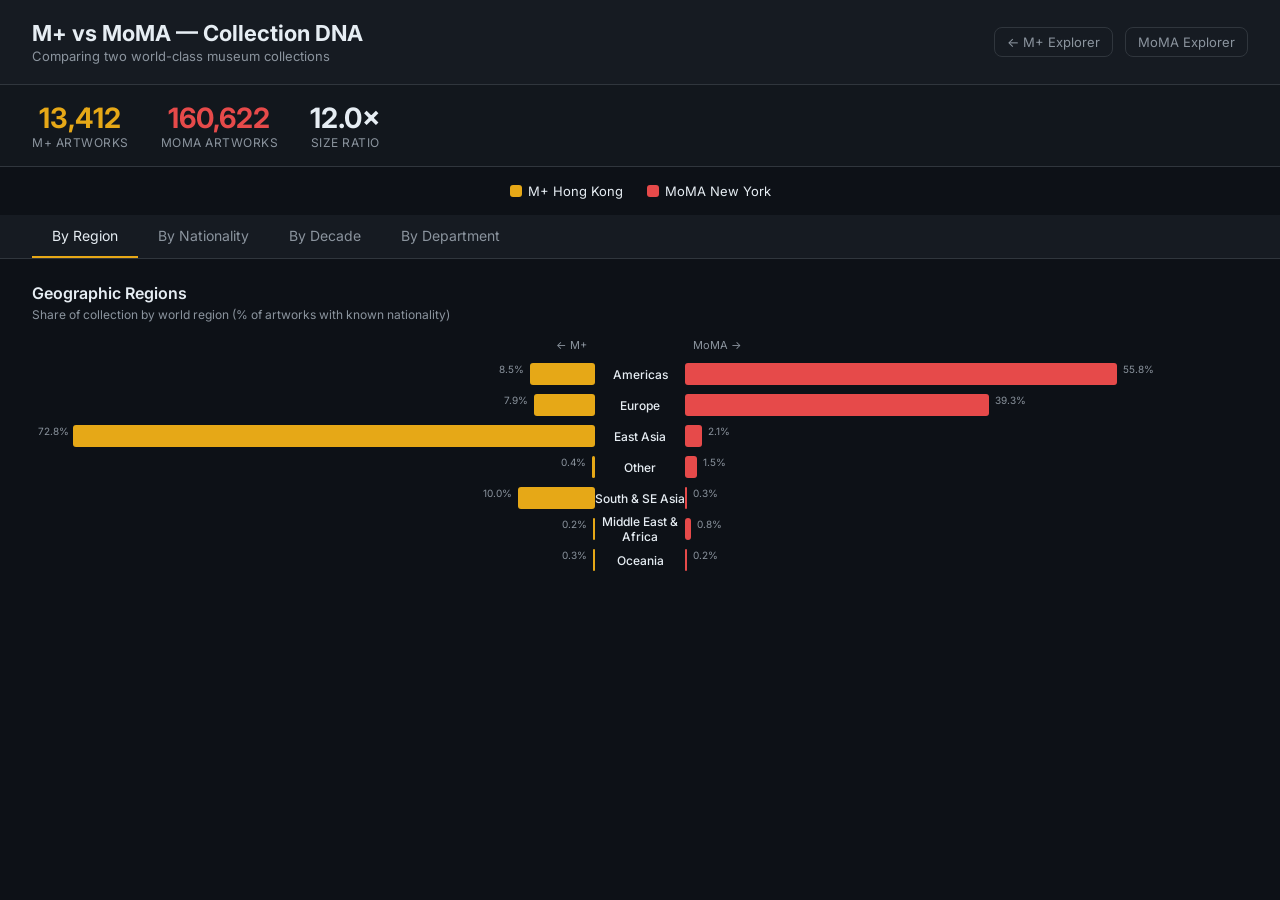
==== compare.html @ 0e1decb0 "feat: M+ vs MoMA comparison page (butterfly charts + heatmaps) - compare.html: region, nationality, " ====
<!DOCTYPE html>
<html lang="en">
<head>
  <meta charset="UTF-8">
  <meta name="viewport" content="width=device-width, initial-scale=1.0">
  <title>M+ vs MoMA — Collection Comparison</title>
  <link rel="preconnect" href="https://fonts.googleapis.com">
  <link href="https://fonts.googleapis.com/css2?family=Inter:wght@400;500;600;700&display=swap" rel="stylesheet">
  <style>
    :root {
      --bg: #0d1117; --surface: #161b22; --border: #30363d;
      --text: #e6edf3; --muted: #8b949e;
      --mplus: #e6a817; --moma: #e64a4a;
    }
    * { margin:0; padding:0; box-sizing:border-box; }
    body { font-family:'Inter',sans-serif; background:var(--bg); color:var(--text); min-height:100vh; }

    header {
      padding: 20px 32px; display:flex; align-items:center; justify-content:space-between;
      border-bottom: 1px solid var(--border); background: var(--surface);
    }
    header h1 { font-size: 22px; font-weight: 700; }
    header .subtitle { color: var(--muted); font-size: 13px; margin-top: 2px; }
    .nav-links { display:flex; gap:12px; }
    .nav-links a {
      color: var(--muted); text-decoration:none; font-size:13px; padding:6px 12px;
      border:1px solid var(--border); border-radius:8px; transition: all 0.2s;
    }
    .nav-links a:hover { color: var(--text); border-color: var(--muted); }

    .stats-bar {
      display:flex; gap:32px; padding:16px 32px; border-bottom:1px solid var(--border);
      background: rgba(22,27,34,0.6);
    }
    .stat { text-align:center; }
    .stat-value { font-size:28px; font-weight:700; }
    .stat-label { font-size:12px; color:var(--muted); text-transform:uppercase; letter-spacing:0.5px; }
    .stat-mplus .stat-value { color: var(--mplus); }
    .stat-moma .stat-value { color: var(--moma); }

    .tabs {
      display:flex; gap:0; padding:0 32px; border-bottom:1px solid var(--border); background:var(--surface);
    }
    .tab {
      padding:12px 20px; cursor:pointer; font-size:14px; color:var(--muted);
      border-bottom:2px solid transparent; transition: all 0.2s;
    }
    .tab:hover { color:var(--text); }
    .tab.active { color:var(--text); border-bottom-color:var(--mplus); }

    .chart-container { padding:24px 32px; }
    .chart-title { font-size:16px; font-weight:600; margin-bottom:4px; }
    .chart-subtitle { font-size:12px; color:var(--muted); margin-bottom:16px; }
    #sankeyChart, #butterflyChart, #heatmapChart { width:100%; }

    .legend-row { display:flex; gap:24px; justify-content:center; margin:16px 0; }
    .legend-item { display:flex; align-items:center; gap:6px; font-size:13px; }
    .legend-dot { width:12px; height:12px; border-radius:3px; }

    /* Butterfly chart bars */
    .butterfly-row { display:flex; align-items:center; margin:3px 0; height:28px; }
    .butterfly-label { width:90px; text-align:center; font-size:12px; font-weight:500; flex-shrink:0; }
    .butterfly-left { flex:1; display:flex; justify-content:flex-end; }
    .butterfly-right { flex:1; display:flex; justify-content:flex-start; }
    .butterfly-bar { height:22px; border-radius:3px; min-width:2px; transition: width 0.5s; position:relative; }
    .butterfly-bar:hover { opacity:0.8; }
    .butterfly-bar .bar-tooltip {
      display:none; position:absolute; top:-28px; padding:3px 8px; background:#000;
      border-radius:4px; font-size:11px; white-space:nowrap; z-index:10;
    }
    .butterfly-bar:hover .bar-tooltip { display:block; }
    .butterfly-left .bar-tooltip { right:0; }
    .butterfly-right .bar-tooltip { left:0; }
    .butterfly-pct { font-size:10px; color:var(--muted); padding:0 6px; min-width:40px; }
    .butterfly-left .butterfly-pct { text-align:right; }

    /* Heatmap */
    .heatmap-grid { display:grid; grid-template-columns:180px 1fr 1fr; gap:1px; background:var(--border); }
    .heatmap-cell { padding:8px 12px; background:var(--bg); font-size:13px; }
    .heatmap-header { background:var(--surface); font-weight:600; font-size:12px; text-transform:uppercase; }
    .heatmap-bar-cell { position:relative; }
    .heatmap-bar { height:100%; position:absolute; top:0; left:0; opacity:0.3; }
    .heatmap-val { position:relative; z-index:1; }

    @media (max-width: 768px) {
      header { padding:12px 16px; flex-direction:column; gap:8px; }
      .stats-bar { padding:12px 16px; gap:16px; flex-wrap:wrap; }
      .stat-value { font-size:20px; }
      .tabs { padding:0 16px; overflow-x:auto; }
      .chart-container { padding:16px; }
      .butterfly-label { width:70px; font-size:11px; }
    }
  </style>
</head>
<body>
  <header>
    <div>
      <h1>M+ vs MoMA — Collection DNA</h1>
      <div class="subtitle">Comparing two world-class museum collections</div>
    </div>
    <div class="nav-links">
      <a href="./index.html">← M+ Explorer</a>
      <a href="./moma.html">MoMA Explorer</a>
    </div>
  </header>

  <div class="stats-bar" id="statsBar"></div>

  <div class="legend-row">
    <div class="legend-item"><div class="legend-dot" style="background:var(--mplus)"></div>M+ Hong Kong</div>
    <div class="legend-item"><div class="legend-dot" style="background:var(--moma)"></div>MoMA New York</div>
  </div>

  <div class="tabs" id="tabs">
    <div class="tab active" data-view="region">By Region</div>
    <div class="tab" data-view="nationality">By Nationality</div>
    <div class="tab" data-view="decade">By Decade</div>
    <div class="tab" data-view="department">By Department</div>
  </div>

  <div class="chart-container" id="chartArea"></div>

  <script>
let data = null;
const MPLUS = '#e6a817';
const MOMA = '#e64a4a';

async function init() {
  const resp = await fetch('./data/comparison.json');
  data = await resp.json();

  // Stats bar
  const bar = document.getElementById('statsBar');
  bar.innerHTML = `
    <div class="stat stat-mplus"><div class="stat-value">${data.museums.mplus.total.toLocaleString()}</div><div class="stat-label">M+ Artworks</div></div>
    <div class="stat stat-moma"><div class="stat-value">${data.museums.moma.total.toLocaleString()}</div><div class="stat-label">MoMA Artworks</div></div>
    <div class="stat"><div class="stat-value">${(data.museums.moma.total / data.museums.mplus.total).toFixed(1)}×</div><div class="stat-label">Size Ratio</div></div>
  `;

  // Tabs
  document.querySelectorAll('.tab').forEach(tab => {
    tab.addEventListener('click', () => {
      document.querySelectorAll('.tab').forEach(t => t.classList.remove('active'));
      tab.classList.add('active');
      renderView(tab.dataset.view);
    });
  });

  renderView('region');
}

function renderView(view) {
  const area = document.getElementById('chartArea');

  if (view === 'region') {
    renderButterfly(area, data.region, 'Geographic Regions', 'Share of collection by world region (% of artworks with known nationality)');
  } else if (view === 'nationality') {
    renderButterfly(area, data.nationality, 'Top Nationalities', 'Top 20 artist nationalities — percentage of total collection', 20);
  } else if (view === 'decade') {
    renderButterfly(area, data.decade, 'Artworks by Decade', 'When were the artworks created?');
  } else if (view === 'department') {
    renderHeatmap(area, data.department, data.category, 'Collection Departments & Categories');
  }
}

function renderButterfly(container, dataset, title, subtitle, limit) {
  // Merge all keys
  let keys = [...new Set([...Object.keys(dataset.mplus), ...Object.keys(dataset.moma)])];
  
  // Sort: by total count desc (or chronologically for decades)
  if (keys[0] && keys[0].match(/^\d{4}s$/)) {
    keys.sort();
  } else {
    keys.sort((a,b) => ((dataset.mplus[b]||0)+(dataset.moma[b]||0)) - ((dataset.mplus[a]||0)+(dataset.moma[a]||0)));
  }
  if (limit) keys = keys.slice(0, limit);

  const mpTotal = Object.values(dataset.mplus).reduce((a,b)=>a+b, 0);
  const moTotal = Object.values(dataset.moma).reduce((a,b)=>a+b, 0);
  const maxPct = Math.max(...keys.map(k => Math.max((dataset.mplus[k]||0)/mpTotal, (dataset.moma[k]||0)/moTotal)));

  let html = `<div class="chart-title">${title}</div><div class="chart-subtitle">${subtitle}</div>`;
  html += '<div style="display:flex;gap:8px;margin-bottom:8px;font-size:11px;color:var(--muted)"><div style="flex:1;text-align:right">← M+</div><div style="width:90px"></div><div style="flex:1">MoMA →</div></div>';

  keys.forEach(k => {
    const mpVal = dataset.mplus[k] || 0;
    const moVal = dataset.moma[k] || 0;
    const mpPct = mpTotal ? (mpVal / mpTotal * 100) : 0;
    const moPct = moTotal ? (moVal / moTotal * 100) : 0;
    const mpW = maxPct ? (mpPct / (maxPct * 100) * 100) : 0;
    const moW = maxPct ? (moPct / (maxPct * 100) * 100) : 0;

    html += `<div class="butterfly-row">
      <div class="butterfly-left">
        <span class="butterfly-pct">${mpVal > 0 ? mpPct.toFixed(1)+'%' : ''}</span>
        <div class="butterfly-bar" style="width:${mpW}%;background:${MPLUS}">
          <span class="bar-tooltip">${k}: ${mpVal.toLocaleString()} (${mpPct.toFixed(1)}%)</span>
        </div>
      </div>
      <div class="butterfly-label">${k}</div>
      <div class="butterfly-right">
        <div class="butterfly-bar" style="width:${moW}%;background:${MOMA}">
          <span class="bar-tooltip">${k}: ${moVal.toLocaleString()} (${moPct.toFixed(1)}%)</span>
        </div>
        <span class="butterfly-pct">${moVal > 0 ? moPct.toFixed(1)+'%' : ''}</span>
      </div>
    </div>`;
  });

  container.innerHTML = html;
}

function renderHeatmap(container, deptData, catData, title) {
  // Show both museums' departments side by side
  const allDepts = [...new Set([...Object.keys(deptData.mplus), ...Object.keys(deptData.moma)])];
  const mpTotal = data.museums.mplus.total;
  const moTotal = data.museums.moma.total;

  let html = `<div class="chart-title">${title}</div>
    <div class="chart-subtitle">Department/Area breakdown — absolute count and % of total</div>
    <div style="margin-top:16px">
    <h3 style="font-size:14px;margin-bottom:8px;color:${MPLUS}">M+ Areas</h3>`;

  const mpDepts = Object.entries(deptData.mplus).sort((a,b)=>b[1]-a[1]);
  const maxMp = mpDepts[0]?.[1] || 1;
  mpDepts.forEach(([name, count]) => {
    const pct = (count/mpTotal*100).toFixed(1);
    const w = (count/maxMp*100);
    html += `<div style="display:flex;align-items:center;margin:4px 0;gap:8px">
      <div style="width:200px;font-size:13px;text-align:right">${name}</div>
      <div style="flex:1;position:relative;height:24px;background:rgba(255,255,255,0.03);border-radius:4px;overflow:hidden">
        <div style="width:${w}%;height:100%;background:${MPLUS};opacity:0.4;border-radius:4px"></div>
        <span style="position:absolute;left:8px;top:3px;font-size:12px">${count.toLocaleString()} (${pct}%)</span>
      </div>
    </div>`;
  });

  html += `<h3 style="font-size:14px;margin:16px 0 8px;color:${MOMA}">MoMA Departments</h3>`;
  const moDepts = Object.entries(deptData.moma).sort((a,b)=>b[1]-a[1]);
  const maxMo = moDepts[0]?.[1] || 1;
  moDepts.forEach(([name, count]) => {
    const pct = (count/moTotal*100).toFixed(1);
    const w = (count/maxMo*100);
    html += `<div style="display:flex;align-items:center;margin:4px 0;gap:8px">
      <div style="width:200px;font-size:13px;text-align:right">${name}</div>
      <div style="flex:1;position:relative;height:24px;background:rgba(255,255,255,0.03);border-radius:4px;overflow:hidden">
        <div style="width:${w}%;height:100%;background:${MOMA};opacity:0.4;border-radius:4px"></div>
        <span style="position:absolute;left:8px;top:3px;font-size:12px">${count.toLocaleString()} (${pct}%)</span>
      </div>
    </div>`;
  });

  html += '</div>';
  container.innerHTML = html;
}

document.addEventListener('DOMContentLoaded', init);
  </script>
</body>
</html>
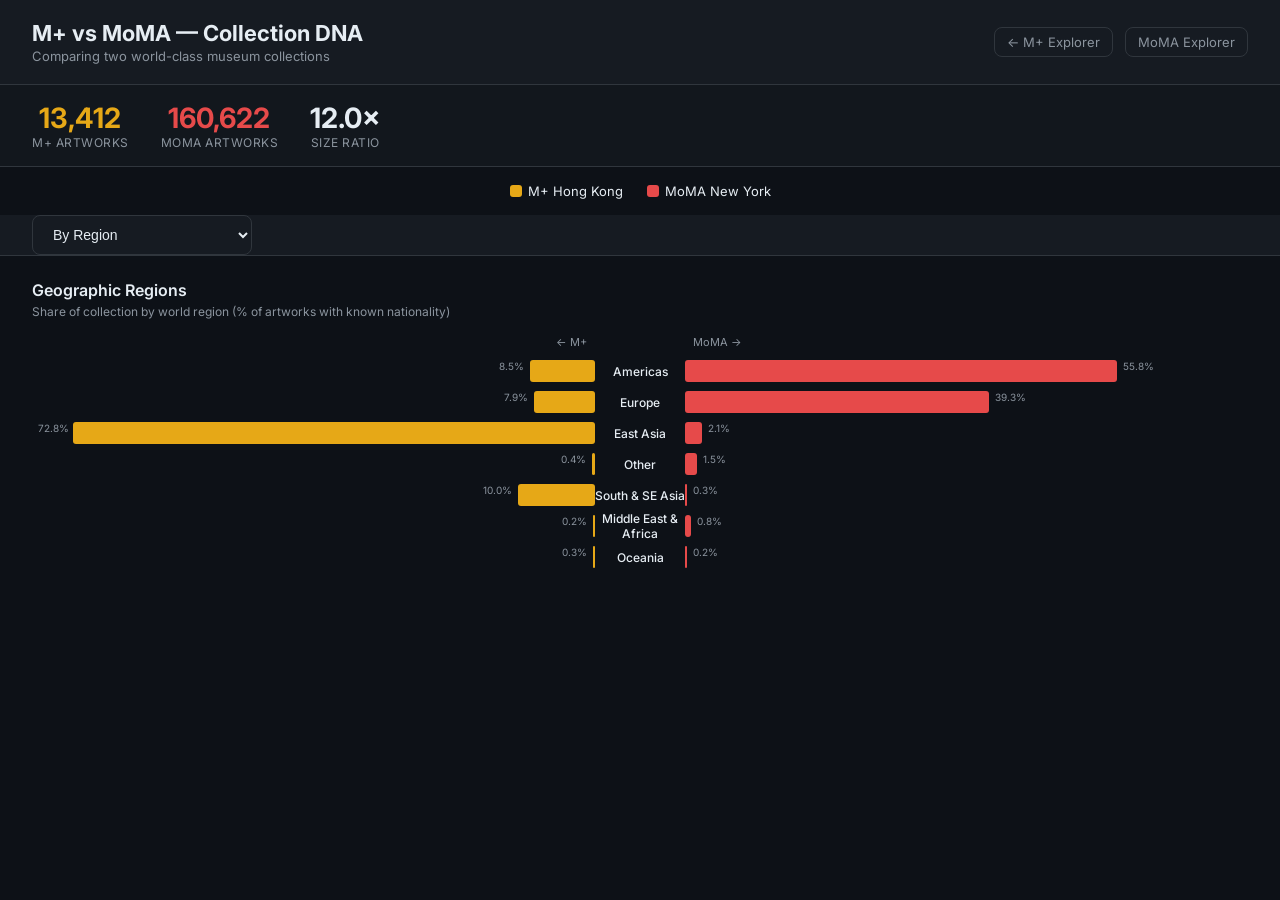
==== commit a475a6df: "feat: artist overlap network + dropdown menu for compare views - overlap.json: 199 shared artists wi" ====
--- a/compare.html
+++ b/compare.html
@@ -112,10 +112,13 @@
   </div>
 
   <div class="tabs" id="tabs">
-    <div class="tab active" data-view="region">By Region</div>
-    <div class="tab" data-view="nationality">By Nationality</div>
-    <div class="tab" data-view="decade">By Decade</div>
-    <div class="tab" data-view="department">By Department</div>
+    <select id="viewSelect" style="padding:10px 16px;font-size:14px;background:var(--surface);color:var(--text);border:1px solid var(--border);border-radius:8px;cursor:pointer;min-width:220px">
+      <option value="region">By Region</option>
+      <option value="nationality">By Nationality (Top 20)</option>
+      <option value="decade">By Decade</option>
+      <option value="department">By Department</option>
+      <option value="overlap">Artist Overlap Network</option>
+    </select>
   </div>
 
   <div class="chart-container" id="chartArea"></div>
@@ -137,14 +140,9 @@
     <div class="stat"><div class="stat-value">${(data.museums.moma.total / data.museums.mplus.total).toFixed(1)}×</div><div class="stat-label">Size Ratio</div></div>
   `;
 
-  // Tabs
-  document.querySelectorAll('.tab').forEach(tab => {
-    tab.addEventListener('click', () => {
-      document.querySelectorAll('.tab').forEach(t => t.classList.remove('active'));
-      tab.classList.add('active');
-      renderView(tab.dataset.view);
-    });
-  });
+  // Dropdown
+  const sel = document.getElementById('viewSelect');
+  sel.addEventListener('change', () => renderView(sel.value));
 
   renderView('region');
 }
@@ -158,8 +156,8 @@
     renderButterfly(area, data.nationality, 'Top Nationalities', 'Top 20 artist nationalities — percentage of total collection', 20);
   } else if (view === 'decade') {
     renderButterfly(area, data.decade, 'Artworks by Decade', 'When were the artworks created?');
-  } else if (view === 'department') {
-    renderHeatmap(area, data.department, data.category, 'Collection Departments & Categories');
+  } else if (view === 'overlap') {
+    renderOverlap(area);
   }
 }
 
@@ -254,6 +252,128 @@
   container.innerHTML = html;
 }
 
+let overlapData = null;
+async function renderOverlap(container) {
+  if (!overlapData) {
+    container.innerHTML = '<div class="chart-title">Loading overlap data...</div>';
+    const resp = await fetch('./data/overlap.json');
+    overlapData = await resp.json();
+  }
+  const s = overlapData.stats;
+  const artists = overlapData.artists;
+
+  // Venn-style stats + force network
+  let html = `<div class="chart-title">Artist Overlap Network</div>
+    <div class="chart-subtitle">${s.both} artists appear in both collections</div>
+    <div style="display:flex;gap:24px;margin:16px 0;flex-wrap:wrap">
+      <div class="stat stat-mplus"><div class="stat-value">${s.mplusOnly.toLocaleString()}</div><div class="stat-label">M+ Only</div></div>
+      <div class="stat"><div class="stat-value" style="color:#c084fc">${s.both}</div><div class="stat-label">Both</div></div>
+      <div class="stat stat-moma"><div class="stat-value">${s.momaOnly.toLocaleString()}</div><div class="stat-label">MoMA Only</div></div>
+    </div>
+    <svg id="overlapSvg" width="100%" height="500" style="background:rgba(0,0,0,0.2);border-radius:12px"></svg>
+    <div id="overlapTooltip" style="position:fixed;display:none;padding:8px 12px;background:#000;border:1px solid var(--border);border-radius:6px;font-size:12px;pointer-events:none;z-index:100"></div>
+    <div style="margin-top:16px">
+      <div class="chart-title" style="font-size:14px">Top 30 Shared Artists</div>
+      <div id="overlapList"></div>
+    </div>`;
+  container.innerHTML = html;
+
+  // Force network of top 80 overlap artists
+  const top = artists.slice(0, 80);
+  const svg = d3.select('#overlapSvg');
+  const w = svg.node().getBoundingClientRect().width;
+  const h = 500;
+  svg.attr('width', w);
+  const g = svg.append('g');
+  svg.call(d3.zoom().scaleExtent([0.3,5]).on('zoom', e => g.attr('transform', e.transform)));
+
+  // Nodes = artists, sized by total works
+  const maxTotal = d3.max(top, d => d.total);
+  const r = d3.scaleSqrt().domain([1, maxTotal]).range([4, 30]);
+  const nodes = top.map(a => ({...a, radius: r(a.total)}));
+
+  // Color by bias: gold=M+ heavy, red=MoMA heavy, purple=balanced
+  function biasColor(a) {
+    const ratio = a.mplus / (a.mplus + a.moma);
+    if (ratio > 0.6) return '#e6a817';
+    if (ratio < 0.4) return '#e64a4a';
+    return '#c084fc';
+  }
+
+  // Links between artists that share nationality
+  const links = [];
+  for (let i=0; i<nodes.length; i++) {
+    for (let j=i+1; j<nodes.length; j++) {
+      if (nodes[i].nat && nodes[i].nat === nodes[j].nat && nodes[i].nat !== '') {
+        links.push({source:i, target:j});
+      }
+    }
+  }
+
+  const sim = d3.forceSimulation(nodes)
+    .force('charge', d3.forceManyBody().strength(-80))
+    .force('center', d3.forceCenter(w/2, h/2))
+    .force('collision', d3.forceCollide(d => d.radius + 6))
+    .force('link', d3.forceLink(links).distance(60).strength(0.1));
+
+  const link = g.append('g').selectAll('line').data(links).join('line')
+    .attr('stroke','rgba(255,255,255,0.05)').attr('stroke-width',1);
+
+  const tip = document.getElementById('overlapTooltip');
+  const node = g.append('g').selectAll('circle').data(nodes).join('circle')
+    .attr('r', d => d.radius)
+    .attr('fill', d => biasColor(d))
+    .attr('fill-opacity', 0.8)
+    .attr('stroke', 'rgba(255,255,255,0.2)').attr('stroke-width', 1)
+    .attr('cursor', 'pointer')
+    .on('mouseover', (e,d) => {
+      tip.style.display='block'; tip.style.left=(e.pageX+12)+'px'; tip.style.top=(e.pageY-10)+'px';
+      tip.innerHTML=`<strong>${d.name}</strong><br>M+: ${d.mplus} · MoMA: ${d.moma}<br>${d.nat||'Unknown'}`;
+    })
+    .on('mousemove', e => { tip.style.left=(e.pageX+12)+'px'; tip.style.top=(e.pageY-10)+'px'; })
+    .on('mouseout', () => { tip.style.display='none'; })
+    .call(d3.drag()
+      .on('start',(e,d)=>{if(!e.active)sim.alphaTarget(0.3).restart();d.fx=d.x;d.fy=d.y;})
+      .on('drag',(e,d)=>{d.fx=e.x;d.fy=e.y;})
+      .on('end',(e,d)=>{if(!e.active)sim.alphaTarget(0);d.fx=null;d.fy=null;}));
+
+  const label = g.append('g').selectAll('text').data(nodes.filter(d=>d.radius>10)).join('text')
+    .text(d => d.name.length > 20 ? d.name.slice(0,18)+'…' : d.name)
+    .attr('text-anchor','middle').attr('dy', d => d.radius+12)
+    .attr('fill','#aaa').attr('font-size','10px').attr('pointer-events','none');
+
+  sim.on('tick', () => {
+    link.attr('x1',d=>d.source.x).attr('y1',d=>d.source.y).attr('x2',d=>d.target.x).attr('y2',d=>d.target.y);
+    node.attr('cx',d=>d.x).attr('cy',d=>d.y);
+    label.attr('x',d=>d.x).attr('y',d=>d.y);
+  });
+
+  // List top 30
+  const list = document.getElementById('overlapList');
+  artists.slice(0,30).forEach(a => {
+    const total = a.mplus + a.moma;
+    const mpPct = (a.mplus/total*100).toFixed(0);
+    const moPct = (a.moma/total*100).toFixed(0);
+    const row = document.createElement('div');
+    row.style.cssText = 'display:flex;align-items:center;margin:4px 0;gap:8px';
+    row.innerHTML = `<div style="width:180px;font-size:13px;text-align:right;white-space:nowrap;overflow:hidden;text-overflow:ellipsis">${a.name}</div>
+      <div style="flex:1;display:flex;height:20px;border-radius:4px;overflow:hidden;background:rgba(255,255,255,0.05)">
+        <div style="width:${mpPct}%;background:${MPLUS};opacity:0.6"></div>
+        <div style="width:${moPct}%;background:${MOMA};opacity:0.6"></div>
+      </div>
+      <div style="font-size:11px;color:var(--muted);min-width:120px">${a.mplus} M+ · ${a.moma} MoMA</div>`;
+    list.appendChild(row);
+  });
+
+  // Legend for network colors
+  const legendHtml = document.createElement('div');
+  legendHtml.style.cssText = 'display:flex;gap:16px;justify-content:center;margin:12px 0;font-size:12px';
+  legendHtml.innerHTML = `<span style="display:flex;align-items:center;gap:4px"><span style="width:10px;height:10px;border-radius:50%;background:#e6a817"></span>M+ heavy</span>
+    <span style="display:flex;align-items:center;gap:4px"><span style="width:10px;height:10px;border-radius:50%;background:#c084fc"></span>Balanced</span>
+    <span style="display:flex;align-items:center;gap:4px"><span style="width:10px;height:10px;border-radius:50%;background:#e64a4a"></span>MoMA heavy</span>`;
+  svg.node().parentNode.insertBefore(legendHtml, svg.node().nextSibling);
+}
+
 document.addEventListener('DOMContentLoaded', init);
   </script>
 </body>
